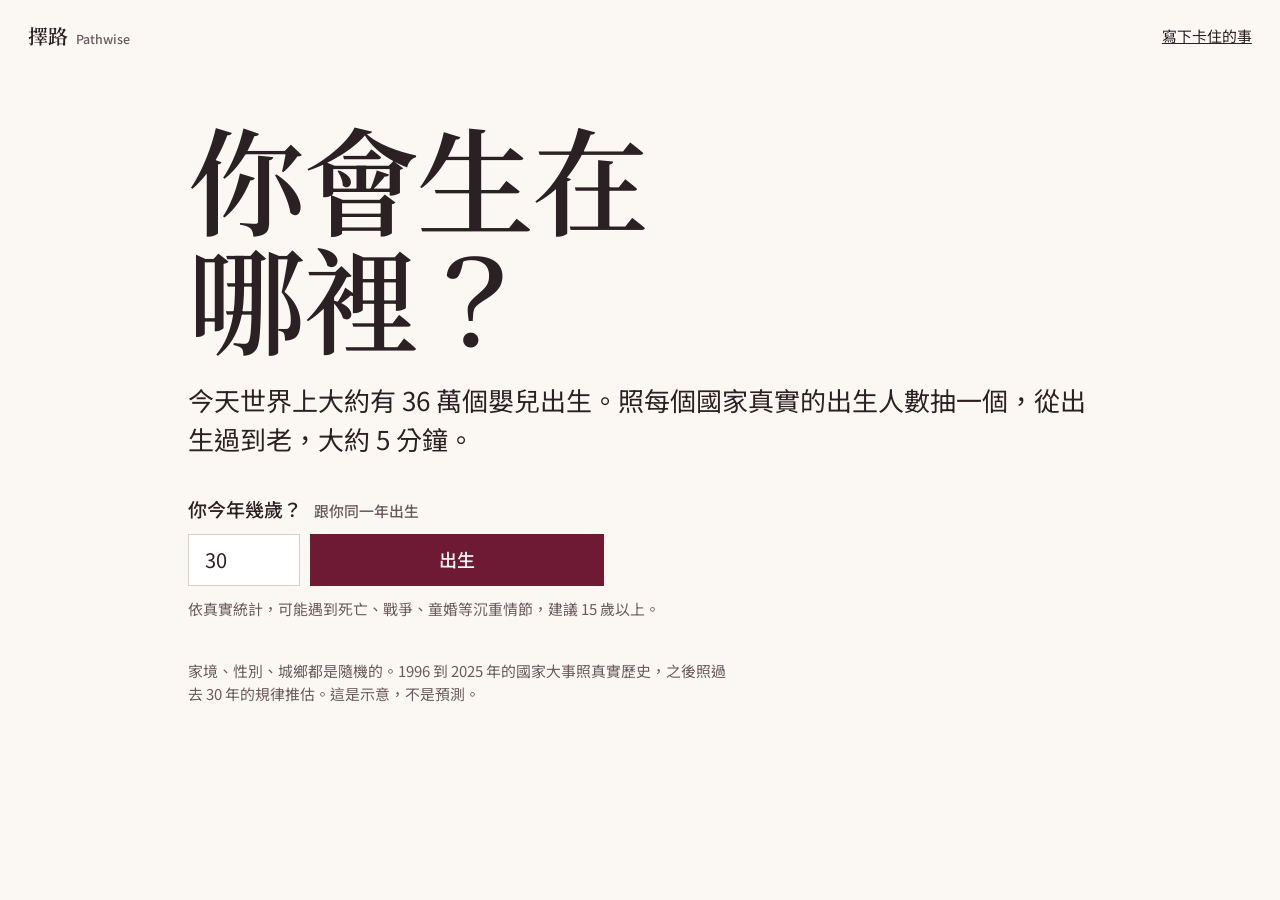
==== play/index.html @ 81a2f07e "再活一次：首頁改成「你會生在哪裡？」，加隨機投胎遊戲 play/（嚴審 1 輪） - 首頁開頭只剩出生按鈕，照真實出生人數抽國家、一年一年過完一生，5～8 個大抉擇 - 結局可以回到某個抉擇改選，同一" ====
<!doctype html>
<html lang="zh-Hant-TW">
<head>
<meta charset="utf-8">
<meta name="robots" content="noindex,nofollow">
<meta name="viewport" content="width=device-width, initial-scale=1">
<title>再活一次｜擇路 Pathwise</title>
<meta name="description" content="照真實的出生人數抽一個國家，從出生過到老。選完之後，還能回到某一年走另一條路。">
<link rel="preconnect" href="https://fonts.googleapis.com">
<link rel="preconnect" href="https://fonts.gstatic.com" crossorigin>
<link href="https://fonts.googleapis.com/css2?family=Noto+Sans+TC:wght@400;500;700&family=Noto+Serif+TC:wght@600;700&display=swap" rel="stylesheet">
<link rel="stylesheet" href="../assets/site.css?v=20261114h">
<link rel="stylesheet" href="play.css?v=20261114h">
</head>
<body class="play-page">
<header class="bar">
  <a class="wordmark" href="../">擇路 <span class="wm-en">Pathwise</span></a>
  <a class="small bar-link" href="../begin.html">寫下卡住的事</a>
</header>

<main id="app" class="wrap">
  <!-- 1. 開始 -->
  <section id="s-start" class="scr">
    <h1 class="display">你會生在<br>哪裡？</h1>
    <p class="lead">今天世界上大約有 36 萬個嬰兒出生。照每個國家真實的出生人數抽一個，從出生過到老，大約 5 分鐘。</p>
    <form id="f-start" class="start-form">
      <label for="age">你今年幾歲？<span class="small muted">跟你同一年出生</span></label>
      <div class="start-row">
        <input id="age" name="age" type="number" inputmode="numeric" min="0" max="90" value="30" required>
        <button class="btn" type="submit">出生</button>
      </div>
    </form>
    <p class="small muted heavy">依真實統計，可能遇到死亡、戰爭、童婚等沉重情節，建議 15 歲以上。</p>
    <p class="small muted note">家境、性別、城鄉都是隨機的。1996 到 2025 年的國家大事照真實歷史，之後照過去 30 年的規律推估。這是示意，不是預測。</p>
  </section>

  <!-- 2. 抽國家、出生登記 -->
  <section id="s-born" class="scr" hidden>
    <p class="roll-label small muted" id="roll-label">抽一個國家⋯</p>
    <p class="roll" id="roll" aria-live="polite"></p>
    <article class="birth" id="birth" hidden>
      <h2 class="birth-h">出生登記</h2>
      <dl class="birth-dl" id="birth-dl"></dl>
      <p class="birth-odds" id="birth-odds"></p>
      <p class="small muted" id="birth-money"></p>
      <div class="btns"><button class="btn" id="b-live">開始這一生</button><button class="btn quiet" id="b-reborn">重新出生</button></div>
      <p class="small"><a class="link" href="sources.html" target="_blank" rel="noopener">資料從哪裡來？</a></p>
    </article>
  </section>

  <!-- 3. 過一生 -->
  <section id="s-life" class="scr" hidden>
    <div class="hud" id="hud">
      <div class="hud-age"><b id="h-age">0</b><span id="h-year"></span></div>
      <div class="hud-who" id="h-who"></div>
      <dl class="hud-stats" id="h-stats"></dl>
      <div class="hud-ctrl">
        <button class="btn quiet" id="b-pause">暫停</button>
        <button class="btn quiet" id="b-speed">速度 1×</button>
        <button class="btn quiet" id="b-skip">跳到下個抉擇</button>
      </div>
    </div>
    <ol class="feed" id="feed" aria-live="polite"></ol>
    <div class="choice" id="choice" hidden></div>
  </section>

  <!-- 4. 結局 -->
  <section id="s-end" class="scr" hidden>
    <p class="small muted" id="e-where"></p>
    <h2 class="head" id="e-h"></h2>
    <p class="small muted disclaim">這是照統計擲骰子跑出的一種可能，不是預測。</p>
    <p class="lead" id="e-none" hidden>這一生太短，沒來得及做選擇。</p>
    <dl class="facts" id="e-facts"></dl>
    <p class="world" id="e-world"></p>
    <div id="e-picks-wrap">
    <h3 class="sub">你做過的選擇</h3>
    <p class="small muted">挑一個，回到那一年走另一條。世界照樣發生同樣的事，只有你的人生從那裡開始不一樣。</p>
    <ol class="picks" id="e-picks"></ol>
    <p class="small muted" id="e-auto"></p>
    </div>
    <div class="btns"><button class="btn quiet" id="b-again">再出生一次</button><a class="btn quiet" href="sources.html" target="_blank" rel="noopener">資料來源</a></div>
    <aside class="bridge" id="e-bridge">
      <h3>遊戲可以重跑，現實不行。</h3>
      <p>現實裡卡住的事，先寫下來想清楚。免費幫你整理成一份初階報告，大約 15 分鐘。</p>
      <a class="btn gold" href="../begin.html">寫下卡住的事</a>
    </aside>
  </section>

  <!-- 5. 另一條路 -->
  <section id="s-branch" class="scr" hidden>
    <p class="small muted" id="br-where"></p>
    <h2 class="head" id="br-h"></h2>
    <p class="br-note">世界發生的事跟原本一樣；但你自己的運氣，像會不會生病、活到幾歲，從那一年起重新擲骰。下面標「含運氣」的兩列，差別多半是運氣，不是選擇造成的。這是照統計擲骰子跑出的一種可能，不是預測。</p>
    <div class="cmp" id="br-cmp"></div>
    <h3 class="sub">從那一年開始，不一樣的事</h3>
    <div class="cmp diff" id="br-diff"></div>
    <div class="btns"><button class="btn" id="b-back">回到結局，試別的選擇</button><button class="btn quiet" id="b-again2">再出生一次</button></div>
    <aside class="bridge">
      <h3>遊戲可以重跑，現實不行。</h3>
      <p>現實裡卡住的事，先寫下來想清楚。免費幫你整理成一份初階報告，大約 15 分鐘。</p>
      <a class="btn gold" href="../begin.html">寫下卡住的事</a>
    </aside>
  </section>

  <p class="err" id="err" hidden>資料載入不了，重新整理一次試試。</p>
</main>

<script src="text.js?v=20261114h"></script>
<script src="engine.js?v=20261114h"></script>
<script src="ui.js?v=20261114h"></script>
</body>
</html>
---- assets/site.css ----
/* 擇路 Pathwise 共用樣式。配色 F2（用戶 2026-11-05 選）：深酒紅、香檳金當主色，奶白、淺膚、可可當輔助。
   中文用 Noto Serif TC（標題）和 Noto Sans TC（內文）。 */
:root {
  --bg: #FBF8F3;
  --surface: #F5EEE8;
  --surface-2: #EFE3DA;
  --ink: #2B2125;
  --muted: #6B5A5F;
  --accent: #6E1A34;
  --accent-ink: #FFFFFF;
  --accent-hover: #561429;
  --gold: #E2C27A;
  --gold-ink: #2B2125;
  --gold-hover: #D6B163;
  --field: #6E1A34;
  --field-2: #561429;
  --field-ink: #FBF8F3;
  --field-muted: #E8CFD5;
  --cocoa: #3A2A2E;
  --line: #DCCDC4;

  --font-display: "Noto Serif TC", "Songti TC", serif;
  --font-text: "Noto Sans TC", "PingFang TC", "Microsoft JhengHei", sans-serif;

  --step-small: clamp(0.875rem, 0.85rem + 0.1vw, 0.9375rem);
  --step-body: clamp(1.0625rem, 1rem + 0.25vw, 1.1875rem);
  --step-lead: clamp(1.25rem, 1.1rem + 0.7vw, 1.625rem);
  --step-head: clamp(2rem, 1.3rem + 3.2vw, 4rem);
  --step-display: clamp(3.4rem, 0.6rem + 8.4vw, 9rem);

  --margin: clamp(1.25rem, 2.2vw, 2rem);
  --gutter: clamp(1rem, 2vw, 2rem);
  --section: clamp(6rem, 12vw, 13rem);
  --axis: 34%;

  --ease-out: cubic-bezier(0.22, 1, 0.36, 1);
  --ease-expo: cubic-bezier(0.16, 1, 0.3, 1);
  --ease-soft: cubic-bezier(0.33, 1, 0.68, 1);
  --t-press: 140ms;
  --t-hover: 180ms;
  --t-ui: 240ms;
  --t-reveal: 800ms;
}

*, *::before, *::after { box-sizing: border-box; }
html { -webkit-text-size-adjust: 100%; text-size-adjust: 100%; }
body { margin: 0; background: var(--bg); color: var(--ink); font-family: var(--font-text); font-size: var(--step-body); line-height: 1.6; -webkit-font-smoothing: antialiased; }
h1, h2, h3, h4, p, figure, blockquote, ul, ol, dl, dd { margin: 0; }
ul[class], ol[class] { padding: 0; list-style: none; }
img, video, svg { display: block; max-width: 100%; }
img { height: auto; background: var(--surface); }
button, input, select, textarea { font: inherit; color: inherit; }
a { color: inherit; }
::selection { background: var(--accent); color: var(--accent-ink); }
:focus-visible { outline: 2px solid var(--accent); outline-offset: 3px; }

h1, h2, h3 { font-family: var(--font-display); font-weight: 600; letter-spacing: -0.02em; text-wrap: balance; }
.display { font-size: var(--step-display); line-height: 1.02; }
.head { font-size: var(--step-head); line-height: 1.15; }
.lead { font-size: var(--step-lead); line-height: 1.5; }
.small { font-size: var(--step-small); line-height: 1.5; }
.muted { color: var(--muted); }
p { max-width: 38em; text-wrap: pretty; }  /* 照實際寬度斷行，避免最後一行只剩一兩個字 */
.nums { font-variant-numeric: tabular-nums; }
.wrap { padding-inline: var(--margin); }
.sr-only { position: absolute; width: 1px; height: 1px; overflow: hidden; clip-path: inset(50%); white-space: nowrap; }

/* 按鈕：一種形狀，方角；淺底用酒紅，酒紅底用香檳金 */
.btn { display: inline-flex; align-items: center; justify-content: center; min-height: 3.25rem; padding: 0 1.6rem; background: var(--accent); color: var(--accent-ink); font-weight: 500; text-decoration: none; border: 0; cursor: pointer; transition: transform var(--t-press) var(--ease-out), background-color var(--t-hover) var(--ease-out); }
.btn:hover { background: var(--accent-hover); }
.btn:active { transform: scale(0.97); }
.btn[disabled] { opacity: 0.45; cursor: not-allowed; }
.btn.quiet { background: var(--surface-2); color: var(--ink); }
.btn.quiet:hover { background: #e6d6cb; }
.btn.gold { background: var(--gold); color: var(--gold-ink); }
.btn.gold:hover { background: var(--gold-hover); }
.link { text-decoration: underline; text-underline-offset: 0.25em; text-decoration-thickness: 1px; transition: color var(--t-hover); }
.link:hover { color: var(--accent); }

/* 頁首：字標、幾個連結、一個動作 */
.bar { display: flex; align-items: center; justify-content: space-between; gap: 1.5rem; padding: 1.25rem var(--margin); }
.wordmark { font-family: var(--font-display); font-size: 1.25rem; font-weight: 600; text-decoration: none; }
.wm-en { font-family: var(--font-text); font-weight: 500; font-size: 0.62em; color: var(--muted); margin-left: 0.25em; }
.bar nav { display: flex; gap: 1.5rem; font-size: var(--step-small); }
.bar nav a { text-decoration: none; }
.bar nav a:hover { text-decoration: underline; text-underline-offset: 0.25em; }


/* 進場動畫：沒有 JS 時內容照樣看得到 */
@media (prefers-reduced-motion: no-preference) {
  .js [data-reveal] { opacity: 0; transform: translateY(24px); transition: opacity 700ms var(--ease-out), transform 700ms var(--ease-out); transition-delay: calc(var(--i, 0) * 80ms); }
  .js [data-reveal].in { opacity: 1; transform: none; }
  .lines .line { display: block; overflow: hidden; padding-bottom: 0.1em; margin-bottom: -0.1em; }
  .lines [data-line] { display: block; }
  .js .lines [data-line] { transform: translateY(105%); animation: rise 900ms var(--ease-expo) forwards; animation-delay: calc(var(--i, 0) * 110ms + 100ms); }
  @keyframes rise { to { transform: none; } }
}
@media (prefers-reduced-motion: reduce) { * { animation: none !important; transition: none !important; } }

/* 表單（app 畫面） */
.field { display: grid; gap: 0.5rem; }
.field label, .field legend { font-weight: 500; }
.field .hint { font-size: var(--step-small); color: var(--muted); }
.field input[type=text], .field input[type=email], .field input[type=url], .field select, .field textarea {
  width: 100%; background: var(--surface); color: var(--ink); border: 1px solid var(--line); padding: 0.8rem 0.9rem; border-radius: 0; min-height: 3rem;
  transition: border-color var(--t-hover), background-color var(--t-hover);
}
.field textarea { min-height: 14rem; line-height: 1.7; resize: vertical; }
.field input:focus, .field select:focus, .field textarea:focus { outline: none; border-color: var(--accent); background: var(--surface-2); }
.field .err { color: #b3261e; font-size: var(--step-small); }
.choices { display: flex; flex-wrap: wrap; gap: 0.5rem; }
.choices label { display: inline-flex; align-items: center; gap: 0.5rem; padding: 0.6rem 0.9rem; background: var(--surface); cursor: pointer; font-weight: 400; transition: background-color var(--t-hover); }
.choices label:hover { background: var(--surface-2); }
.choices input { accent-color: var(--accent); }
.choices label:has(input:checked) { background: var(--accent); color: var(--accent-ink); }
fieldset { border: 0; padding: 0; margin: 0; }
---- play/play.css ----
/* 隨機投胎（play/）。配色、字體照 site.css。 */
.play-page .bar-link { white-space: nowrap; }
#app { max-width: 60rem; margin: 0 auto; padding-bottom: 6rem; }
.scr { padding-top: clamp(1.5rem, 5vh, 4rem); }
.btns { display: flex; flex-wrap: wrap; gap: 0.6rem; margin-top: 1.75rem; }
.sub { font-size: var(--step-lead); margin: 2.5rem 0 0.4rem; }
.err { margin-top: 2rem; color: var(--accent); }

/* 1. 開始 */
#s-start .display { margin-bottom: 1.5rem; }
.start-form { margin-top: 2.25rem; display: grid; gap: 0.6rem; max-width: 26rem; }
.start-form label { font-weight: 500; display: flex; gap: 0.75rem; align-items: baseline; flex-wrap: wrap; }
.start-row { display: flex; gap: 0.6rem; }
.start-row input { width: 7rem; min-height: 3.25rem; padding: 0 1rem; border: 1px solid var(--line); background: #fff; font-size: 1.25rem; font-variant-numeric: tabular-nums; }
.start-row .btn { flex: 1; font-size: 1.125rem; }
#s-start .note { margin-top: 2.5rem; max-width: 34rem; }

/* 2. 抽國家、出生登記 */
.roll { font-family: var(--font-display); font-weight: 700; font-size: clamp(2.4rem, 0.8rem + 6.5vw, 6.5rem); overflow-wrap: anywhere; line-height: 1.05; letter-spacing: -0.03em; min-height: 1.1em; margin-top: 0.25rem; }
.roll.landed { color: var(--accent); }
.birth { margin-top: 2rem; background: var(--surface); padding: clamp(1.25rem, 3vw, 2.25rem); border-top: 4px solid var(--accent); animation: rise var(--t-reveal) var(--ease-expo) both; }
.birth-h { font-size: 1rem; font-family: var(--font-text); font-weight: 700; letter-spacing: 0.2em; color: var(--muted); }
.birth-dl { display: grid; grid-template-columns: repeat(auto-fill, minmax(13rem, 1fr)); gap: 1.1rem 2rem; margin-top: 1.25rem; }
.birth-dl div { border-bottom: 1px solid var(--line); padding-bottom: 0.6rem; }
.birth-dl dt { font-size: var(--step-small); color: var(--muted); }
.birth-dl dd { font-size: 1.2rem; font-weight: 500; }
.birth-odds { margin-top: 1.25rem; font-size: var(--step-lead); font-family: var(--font-display); }
@keyframes rise { from { opacity: 0; transform: translateY(16px); } to { opacity: 1; transform: none; } }

/* 3. 過一生 */
.hud { position: sticky; top: 0; z-index: 3; background: var(--bg); padding: 0.6rem 0 0.7rem; border-bottom: 1px solid var(--line); display: grid; grid-template-columns: auto minmax(0, 1fr) auto; gap: 0.3rem 1.25rem; align-items: center; }
.hud-age { grid-row: span 2; }
.hud-age b { display: block; font-family: var(--font-display); font-size: clamp(2.4rem, 1.6rem + 2.4vw, 3.6rem); line-height: 1; font-variant-numeric: tabular-nums; }
.hud-age span { display: block; font-size: 0.78rem; color: var(--muted); font-variant-numeric: tabular-nums; white-space: nowrap; }
.hud-who { font-size: var(--step-small); color: var(--muted); min-width: 0; }
.hud-who b { color: var(--ink); font-weight: 500; }
.hud-stats { grid-column: 2; display: grid; grid-template-columns: repeat(5, minmax(0, 1fr)); gap: 0.75rem; }
.hud-stats div { min-width: 0; display: grid; grid-template-columns: auto 1fr; column-gap: 0.4rem; align-items: baseline; }
.hud-stats dt { font-size: 0.75rem; color: var(--muted); }
.hud-stats dd { font-size: 0.875rem; font-weight: 500; font-variant-numeric: tabular-nums; white-space: nowrap; overflow: hidden; text-overflow: ellipsis; }
.bar-m { grid-column: 1 / -1; height: 3px; background: var(--surface-2); margin-top: 0.2rem; }
.bar-m i { display: block; height: 100%; background: var(--accent); transition: width var(--t-ui) var(--ease-out); }
.hud-ctrl { grid-column: 3; grid-row: 1 / span 2; display: flex; gap: 0.35rem; flex-wrap: wrap; justify-content: flex-end; max-width: 15rem; }
.hud-ctrl .btn { min-height: 2.25rem; padding: 0 0.8rem; font-size: 0.8125rem; }

.feed { margin-top: 1rem; display: grid; gap: 0.15rem; }
.yr { display: grid; grid-template-columns: 4.5rem 1fr; gap: 1rem; padding: 0.7rem 0; border-bottom: 1px solid var(--surface-2); animation: rise 420ms var(--ease-out) both; }
.yr-a { font-family: var(--font-display); font-weight: 600; font-size: 1.15rem; font-variant-numeric: tabular-nums; }
.yr-a small { display: block; font-family: var(--font-text); font-weight: 400; font-size: 0.78rem; color: var(--muted); }
.yr ul { list-style: none; padding: 0; margin: 0; display: grid; gap: 0.25rem; }
.yr li.news { color: var(--muted); font-size: var(--step-small); }
.yr li.news::before { content: '●'; color: var(--gold-hover); font-size: 0.6em; margin-right: 0.5em; vertical-align: 0.2em; }
.yr li.note { color: var(--muted); font-size: var(--step-small); font-style: italic; }
.yr li.pick { color: var(--accent); font-weight: 500; }
.yr li.end { font-family: var(--font-display); font-size: var(--step-lead); }

.choice { margin-top: 1.5rem; background: var(--field); color: var(--field-ink); padding: clamp(1.25rem, 3vw, 2.25rem); animation: rise 500ms var(--ease-expo) both; scroll-margin-top: 10rem; }
.choice h3 { font-size: var(--step-lead); }
.choice .desc { margin-top: 0.5rem; color: var(--field-muted); }
.choice .stat { margin-top: 0.75rem; font-size: var(--step-small); color: var(--gold); }
.choice .opts { display: grid; gap: 0.5rem; margin-top: 1.25rem; }
.opt { all: unset; box-sizing: border-box; cursor: pointer; display: grid; gap: 0.2rem; padding: 0.9rem 1.1rem; background: var(--field-2); transition: background-color var(--t-hover) var(--ease-out), transform var(--t-press) var(--ease-out); }
.opt:hover { background: #47101f; }
.opt:active { transform: scale(0.99); }
.opt:focus-visible { outline: 2px solid var(--gold); outline-offset: 2px; }
.opt b { font-weight: 700; font-size: 1.1rem; }
.opt span { font-size: var(--step-small); color: var(--field-muted); }

/* 4. 結局 */
#s-end .head, #s-branch .head { margin-top: 0.4rem; }
.facts { display: grid; grid-template-columns: repeat(auto-fill, minmax(11.5rem, 1fr)); gap: 1rem 1.5rem; margin-top: 2rem; }
.facts div { border-top: 2px solid var(--ink); padding-top: 0.5rem; }
.facts dt { font-size: var(--step-small); color: var(--muted); }
.facts dd { font-family: var(--font-display); font-size: 1.45rem; font-weight: 600; font-variant-numeric: tabular-nums; }
.world { margin-top: 1.5rem; color: var(--muted); }
.picks { display: grid; gap: 0.5rem; margin-top: 1rem; }
.pk { background: var(--surface); padding: 1rem 1.1rem; display: grid; grid-template-columns: 4rem 1fr; gap: 0.25rem 1rem; }
.pk-a { font-family: var(--font-display); font-weight: 600; font-size: 1.15rem; grid-row: span 2; }
.pk-q { font-weight: 500; }
.pk-me { color: var(--muted); font-size: var(--step-small); }
.pk-alt { grid-column: 2; display: flex; flex-wrap: wrap; gap: 0.4rem; margin-top: 0.5rem; }
.pk-alt button { all: unset; cursor: pointer; font-size: var(--step-small); padding: 0.45rem 0.8rem; background: var(--accent); color: var(--accent-ink); transition: background-color var(--t-hover); }
.pk-alt button:hover { background: var(--accent-hover); }
.pk-alt button:focus-visible { outline: 2px solid var(--accent); outline-offset: 2px; }
.picks-empty { color: var(--muted); }
.bridge { margin-top: 4rem; background: var(--cocoa); color: var(--field-ink); padding: clamp(1.5rem, 4vw, 3rem); }
.bridge h3 { font-size: var(--step-lead); }
.bridge p { margin: 0.75rem 0 1.5rem; color: var(--field-muted); }

/* 5. 另一條路 */
.cmp { display: grid; grid-template-columns: 1fr 1fr; gap: 0.75rem; margin-top: 1.5rem; }
.cmp > div { background: var(--surface); padding: 1.1rem 1.2rem; }
.cmp > div.alt { background: var(--surface-2); }
.cmp h4 { font-size: var(--step-small); color: var(--muted); font-weight: 500; }
.cmp h4 b { display: block; color: var(--ink); font-family: var(--font-display); font-size: 1.25rem; margin-top: 0.15rem; }
.cmp dl { display: grid; gap: 0.6rem; margin-top: 1rem; }
.cmp dt { font-size: 0.8rem; color: var(--muted); }
.cmp dd { font-weight: 500; }
.cmp dd.up { color: var(--accent); }
.diff ul { list-style: none; padding: 0; margin: 0.6rem 0 0; display: grid; gap: 0.4rem; font-size: var(--step-small); }
.diff li b { font-variant-numeric: tabular-nums; margin-right: 0.4em; }

@media (max-width: 640px) {
  .hud { grid-template-columns: auto minmax(0, 1fr); }
  .hud-age { grid-row: span 2; }
  .hud-stats { grid-column: 2; grid-template-columns: repeat(3, minmax(0, 1fr)); gap: 0.25rem 0.6rem; }
  .hud-ctrl { grid-column: 1 / -1; grid-row: auto; max-width: none; justify-content: stretch; }
  .hud-ctrl .btn { flex: 1; padding: 0 0.4rem; }
  .hud-stats .st-money { grid-column: span 2; }
  .yr { grid-template-columns: 3.4rem 1fr; gap: 0.75rem; }
  .cmp { grid-template-columns: 1fr; }
  .start-row input { width: 5.5rem; }
}
@media (prefers-reduced-motion: reduce) { .yr, .birth, .choice { animation: none; } }
.br-note { margin-top: 1rem; padding: 0.9rem 1.1rem; background: var(--surface); border-left: 3px solid var(--gold-hover); max-width: none; }
.heavy { margin-top: 0.75rem; }
.disclaim { margin-top: 0.5rem; }
#e-none { margin-top: 1rem; }
#e-auto { margin-top: 0.75rem; }
.birth > p.small { margin-top: 0.9rem; }
.cmp dl.luck { margin-top: 1rem; padding-top: 0.9rem; border-top: 1px dashed var(--line); }
.cmp dl.luck dt { color: var(--accent); }
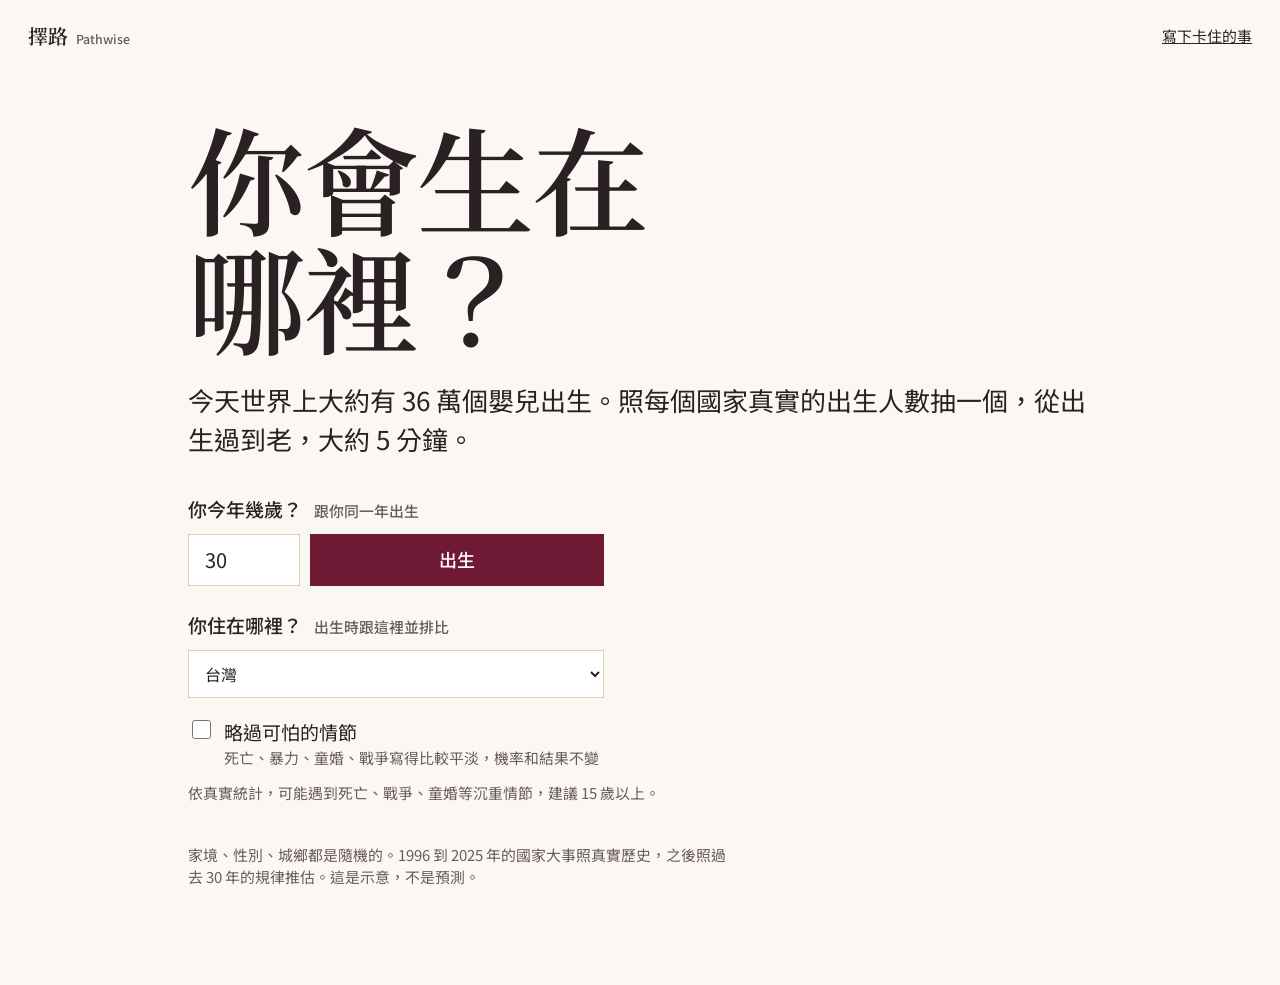
==== commit 083aef50: "feat(play): 角色名字、跟住的國家並排比、分享圖卡、遊戲 vs 真實統計、略過可怕的情節；壽命分布校正 - 名字：play/names.js 依國家或區域取當地常見名字，用另一條亂數，不影響" ====
--- a/play/index.html
+++ b/play/index.html
@@ -9,13 +9,13 @@
 <link rel="preconnect" href="https://fonts.googleapis.com">
 <link rel="preconnect" href="https://fonts.gstatic.com" crossorigin>
 <link href="https://fonts.googleapis.com/css2?family=Noto+Sans+TC:wght@400;500;700&family=Noto+Serif+TC:wght@600;700&display=swap" rel="stylesheet">
-<link rel="stylesheet" href="../assets/site.css?v=20261114h">
-<link rel="stylesheet" href="play.css?v=20261114h">
+<link rel="stylesheet" href="../assets/site.css?v=20261115r">
+<link rel="stylesheet" href="play.css?v=20261115r">
 </head>
 <body class="play-page">
 <header class="bar">
   <a class="wordmark" href="../">擇路 <span class="wm-en">Pathwise</span></a>
-  <a class="small bar-link" href="../begin.html">寫下卡住的事</a>
+  <a class="small bar-link" href="../begin.html?from=play" data-begin>寫下卡住的事</a>
 </header>
 
 <main id="app" class="wrap">
@@ -29,6 +29,9 @@
         <input id="age" name="age" type="number" inputmode="numeric" min="0" max="90" value="30" required>
         <button class="btn" type="submit">出生</button>
       </div>
+      <label for="home" class="opt-l">你住在哪裡？<span class="small muted">出生時跟這裡並排比</span></label>
+      <select id="home" name="home"></select>
+      <label class="chk"><input type="checkbox" id="soft" name="soft"><span>略過可怕的情節<span class="small muted">死亡、暴力、童婚、戰爭寫得比較平淡，機率和結果不變</span></span></label>
     </form>
     <p class="small muted heavy">依真實統計，可能遇到死亡、戰爭、童婚等沉重情節，建議 15 歲以上。</p>
     <p class="small muted note">家境、性別、城鄉都是隨機的。1996 到 2025 年的國家大事照真實歷史，之後照過去 30 年的規律推估。這是示意，不是預測。</p>
@@ -37,10 +40,14 @@
   <!-- 2. 抽國家、出生登記 -->
   <section id="s-born" class="scr" hidden>
     <p class="roll-label small muted" id="roll-label">抽一個國家⋯</p>
-    <p class="roll" id="roll" aria-live="polite"></p>
+    <p class="roll" id="roll"></p>
+    <p class="small muted dv-note" id="dv-note" hidden>網站更新過，這一生跟朋友當時看到的可能不一樣。</p>
+    <button class="btn quiet skiproll" id="b-skiproll" hidden>跳過</button>
     <article class="birth" id="birth" hidden>
+      <p class="small shared-note" id="shared-note" hidden></p>
       <h2 class="birth-h">出生登記</h2>
       <dl class="birth-dl" id="birth-dl"></dl>
+      <div class="birth-cmp" id="birth-cmp"></div>
       <p class="birth-odds" id="birth-odds"></p>
       <p class="small muted" id="birth-money"></p>
       <div class="btns"><button class="btn" id="b-live">開始這一生</button><button class="btn quiet" id="b-reborn">重新出生</button></div>
@@ -60,7 +67,7 @@
         <button class="btn quiet" id="b-skip">跳到下個抉擇</button>
       </div>
     </div>
-    <ol class="feed" id="feed" aria-live="polite"></ol>
+    <ol class="feed" id="feed"></ol>
     <div class="choice" id="choice" hidden></div>
   </section>
 
@@ -78,11 +85,14 @@
     <ol class="picks" id="e-picks"></ol>
     <p class="small muted" id="e-auto"></p>
     </div>
-    <div class="btns"><button class="btn quiet" id="b-again">再出生一次</button><a class="btn quiet" href="sources.html" target="_blank" rel="noopener">資料來源</a></div>
+    <div class="btns"><button class="btn quiet" id="b-again">再出生一次</button><button class="btn quiet" id="b-share">分享這一生</button><button class="btn quiet" id="b-img">存成圖片</button><a class="btn quiet" href="sources.html" target="_blank" rel="noopener">資料來源</a></div>
+    <p class="small muted">分享的連結會帶你填的年紀（看得出出生年），不帶其他資料。</p>
+    <p class="small share-msg" id="share-msg"></p>
+    <input class="share-url" id="share-url" type="text" readonly hidden aria-label="分享的網址">
     <aside class="bridge" id="e-bridge">
       <h3>遊戲可以重跑，現實不行。</h3>
       <p>現實裡卡住的事，先寫下來想清楚。免費幫你整理成一份初階報告，大約 15 分鐘。</p>
-      <a class="btn gold" href="../begin.html">寫下卡住的事</a>
+      <a class="btn gold" href="../begin.html?from=play" data-begin>寫下卡住的事</a>
     </aside>
   </section>
 
@@ -90,7 +100,9 @@
   <section id="s-branch" class="scr" hidden>
     <p class="small muted" id="br-where"></p>
     <h2 class="head" id="br-h"></h2>
-    <p class="br-note">世界發生的事跟原本一樣；但你自己的運氣，像會不會生病、活到幾歲，從那一年起重新擲骰。下面標「含運氣」的兩列，差別多半是運氣，不是選擇造成的。這是照統計擲骰子跑出的一種可能，不是預測。</p>
+    <p class="br-note">世界一樣，人生從這裡分岔；之後的抉擇交給系統。這是示意，不是預測。</p>
+    <section class="luck-box" id="br-luck"></section>
+    <h3 class="sub">其中一次：用你原本的運氣</h3>
     <div class="cmp" id="br-cmp"></div>
     <h3 class="sub">從那一年開始，不一樣的事</h3>
     <div class="cmp diff" id="br-diff"></div>
@@ -98,15 +110,17 @@
     <aside class="bridge">
       <h3>遊戲可以重跑，現實不行。</h3>
       <p>現實裡卡住的事，先寫下來想清楚。免費幫你整理成一份初階報告，大約 15 分鐘。</p>
-      <a class="btn gold" href="../begin.html">寫下卡住的事</a>
+      <a class="btn gold" href="../begin.html?from=play" data-begin>寫下卡住的事</a>
     </aside>
   </section>
 
+  <p class="sr-only" id="sr" aria-live="polite"></p>
   <p class="err" id="err" hidden>資料載入不了，重新整理一次試試。</p>
 </main>
 
-<script src="text.js?v=20261114h"></script>
-<script src="engine.js?v=20261114h"></script>
-<script src="ui.js?v=20261114h"></script>
+<script src="names.js?v=20261115r"></script>
+<script src="text.js?v=20261115r"></script>
+<script src="engine.js?v=20261115r"></script>
+<script src="ui.js?v=20261115r"></script>
 </body>
 </html>
--- a/play/play.css
+++ b/play/play.css
@@ -1,3 +1,5 @@
+/* hidden 一律藏起來（.btn、.share-url 有自己的 display，會蓋掉瀏覽器預設的 hidden） */
+[hidden] { display: none !important; }
 /* 隨機投胎（play/）。配色、字體照 site.css。 */
 .play-page .bar-link { white-space: nowrap; }
 #app { max-width: 60rem; margin: 0 auto; padding-bottom: 6rem; }
@@ -120,3 +122,77 @@
 .birth > p.small { margin-top: 0.9rem; }
 .cmp dl.luck { margin-top: 1rem; padding-top: 0.9rem; border-top: 1px dashed var(--line); }
 .cmp dl.luck dt { color: var(--accent); }
+.skiproll { margin-top: 1rem; }
+.dv-note { margin-top: 0.5rem; }
+.share-msg { margin-top: 0.75rem; }
+.luck-box { margin-top: 1.5rem; background: var(--field); color: var(--field-ink); padding: clamp(1.1rem, 3vw, 1.75rem); }
+.luck-box h3 { font-size: var(--step-lead); }
+.luck-box ul { list-style: none; padding: 0; margin: 0.9rem 0 0; display: grid; gap: 0.45rem; }
+.luck-box li b { color: var(--gold); font-variant-numeric: tabular-nums; }
+.luck-box p { margin-top: 0.9rem; color: var(--field-muted); }
+.luck-note { margin-top: 0.6rem; color: var(--field-muted); font-size: var(--step-small); }
+.luck-main { margin-top: 0.9rem; font-family: var(--font-display); font-size: var(--step-lead); }
+.luck-box small { font-size: 0.8em; color: var(--field-muted); font-weight: 400; }
+.luck-box ul.luck-money { margin-top: 0.9rem; padding-top: 0.75rem; border-top: 1px solid rgba(255,255,255,0.18); font-size: var(--step-small); color: var(--field-muted); }
+.luck-box .luck-warn { color: var(--gold); }
+.luck-cta { margin-top: 1rem; }
+.luck-cta .link { color: var(--field-ink); }
+.shared-note { margin-bottom: 0.75rem; color: var(--accent); font-weight: 500; }
+.share-url { display: block; width: 100%; max-width: 32rem; margin-top: 0.5rem; padding: 0.6rem 0.75rem; border: 1px solid var(--line); background: #fff; font-size: var(--step-small); }
+.cmp h4 small { display: block; font-size: 0.75rem; font-weight: 400; color: var(--muted); }
+.luck-table { width: 100%; border-collapse: collapse; margin-top: 1rem; font-size: var(--step-small); }
+.luck-table th, .luck-table td { text-align: left; vertical-align: top; padding: 0.55rem 0.5rem; border-top: 1px solid rgba(255,255,255,0.18); }
+.luck-table thead th { color: var(--field-muted); font-weight: 500; border-top: 0; }
+.luck-table tbody th { font-weight: 500; color: var(--field-ink); }
+.luck-table td small { display: block; color: var(--field-muted); font-size: 0.85em; }
+.luck-table td.chg { color: var(--gold); font-weight: 700; white-space: nowrap; }
+.luck-table td.lk { color: var(--field-muted); white-space: nowrap; }
+@media (max-width: 640px) {
+  .luck-table thead { display: none; }
+  .luck-table tr { display: grid; grid-template-columns: 1fr 1fr; gap: 0.2rem 0.75rem; padding: 0.6rem 0; border-top: 1px solid rgba(255,255,255,0.18); }
+  .luck-table th, .luck-table td { border: 0; padding: 0; }
+  .luck-table tbody th { grid-column: 1 / -1; }
+  .luck-table td.chg, .luck-table td.lk { grid-column: 1 / -1; }
+  .luck-table td:nth-of-type(1)::before { content: '原本：'; color: var(--field-muted); }
+  .luck-table td:nth-of-type(2)::before { content: '改選：'; color: var(--field-muted); }
+}
+/* 50 次的小卡（2026-11-15：文字收進「怎麼算的」，用橫條比） */
+.lk-legend { display: flex; flex-wrap: wrap; gap: 0.4rem 1rem; margin-top: 0.75rem; font-size: var(--step-small); color: var(--field-muted); }
+.lk-legend span::before { content: ''; display: inline-block; width: 0.8em; height: 0.8em; margin-right: 0.35em; vertical-align: -0.05em; }
+.lk-legend .a::before { background: var(--field-muted); }
+.lk-legend .b::before { background: var(--gold); }
+.lk-grid { display: grid; grid-template-columns: repeat(auto-fill, minmax(17rem, 1fr)); gap: 0.6rem; margin-top: 1rem; }
+.lk-card { background: rgba(0,0,0,0.18); padding: 0.75rem 0.85rem; display: grid; gap: 0.35rem; }
+.lk-h { display: flex; justify-content: space-between; align-items: baseline; gap: 0.5rem; font-size: var(--step-small); font-weight: 500; }
+.lk-h em { font-style: normal; font-size: 0.75rem; padding: 0.1rem 0.5rem; border: 1px solid rgba(255,255,255,0.35); color: var(--field-muted); white-space: nowrap; }
+.lk-card.chg .lk-h em { background: var(--gold); border-color: var(--gold); color: var(--gold-ink); font-weight: 700; }
+.lk-card.same .lk-h em, .lk-card.noret .lk-h em { border-color: transparent; }
+.lk-bar { display: grid; grid-template-columns: 2.4rem 1fr auto; align-items: center; gap: 0.5rem; font-size: 0.8125rem; }
+.lk-lab { color: var(--field-muted); }
+.lk-track { height: 0.55rem; background: rgba(255,255,255,0.1); }
+.lk-track i { display: block; height: 100%; }
+.lk-bar.a .lk-track i { background: var(--field-muted); }
+.lk-bar.b .lk-track i { background: var(--gold); }
+.lk-val { font-variant-numeric: tabular-nums; white-space: nowrap; max-width: 11rem; overflow: hidden; text-overflow: ellipsis; }
+.lk-more { margin-top: 0.75rem; font-size: 0.8125rem; color: var(--field-muted); }
+.lk-more summary { cursor: pointer; }
+.lk-more .luck-note { margin-top: 0.5rem; font-size: 0.8125rem; }
+.lk-bar.nobar { grid-template-columns: 2.4rem 1fr; }
+.lk-bar.nobar .lk-val { white-space: normal; max-width: none; }
+.lk-card.mixed .lk-h em { border-color: var(--gold); color: var(--gold); }
+
+/* 開始頁：住的國家、略過可怕的情節（2026-11-15） */
+.start-form .opt-l { margin-top: 0.9rem; }
+.start-form select { min-height: 3rem; padding: 0 0.75rem; border: 1px solid var(--line); background: #fff; font: inherit; font-size: 1rem; max-width: 100%; }
+.start-form .chk { margin-top: 0.6rem; font-weight: 400; align-items: flex-start; flex-wrap: nowrap; gap: 0.6rem; cursor: pointer; }
+.start-form .chk input { width: 1.2rem; height: 1.2rem; margin-top: 0.2rem; flex: none; accent-color: var(--accent); }
+.start-form .chk .small { display: block; }
+/* 出生卡：跟住的國家並排比 */
+.birth-cmp { margin-top: 1.4rem; overflow-x: auto; }
+.cmp-t { width: 100%; border-collapse: collapse; font-variant-numeric: tabular-nums; }
+.cmp-t th, .cmp-t td { text-align: left; padding: 0.55rem 0.75rem 0.55rem 0; border-bottom: 1px solid var(--line); vertical-align: bottom; }
+.cmp-t thead th { font-weight: 700; }
+.cmp-t thead small { display: block; font-weight: 400; color: var(--muted); font-size: var(--step-small); }
+.cmp-t tbody th { font-weight: 400; color: var(--muted); font-size: var(--step-small); width: 44%; }
+.cmp-t td { font-weight: 500; }
+@media (max-width: 560px) { .cmp-t tbody th { width: 46%; } .cmp-t th, .cmp-t td { padding-right: 0.5rem; } }
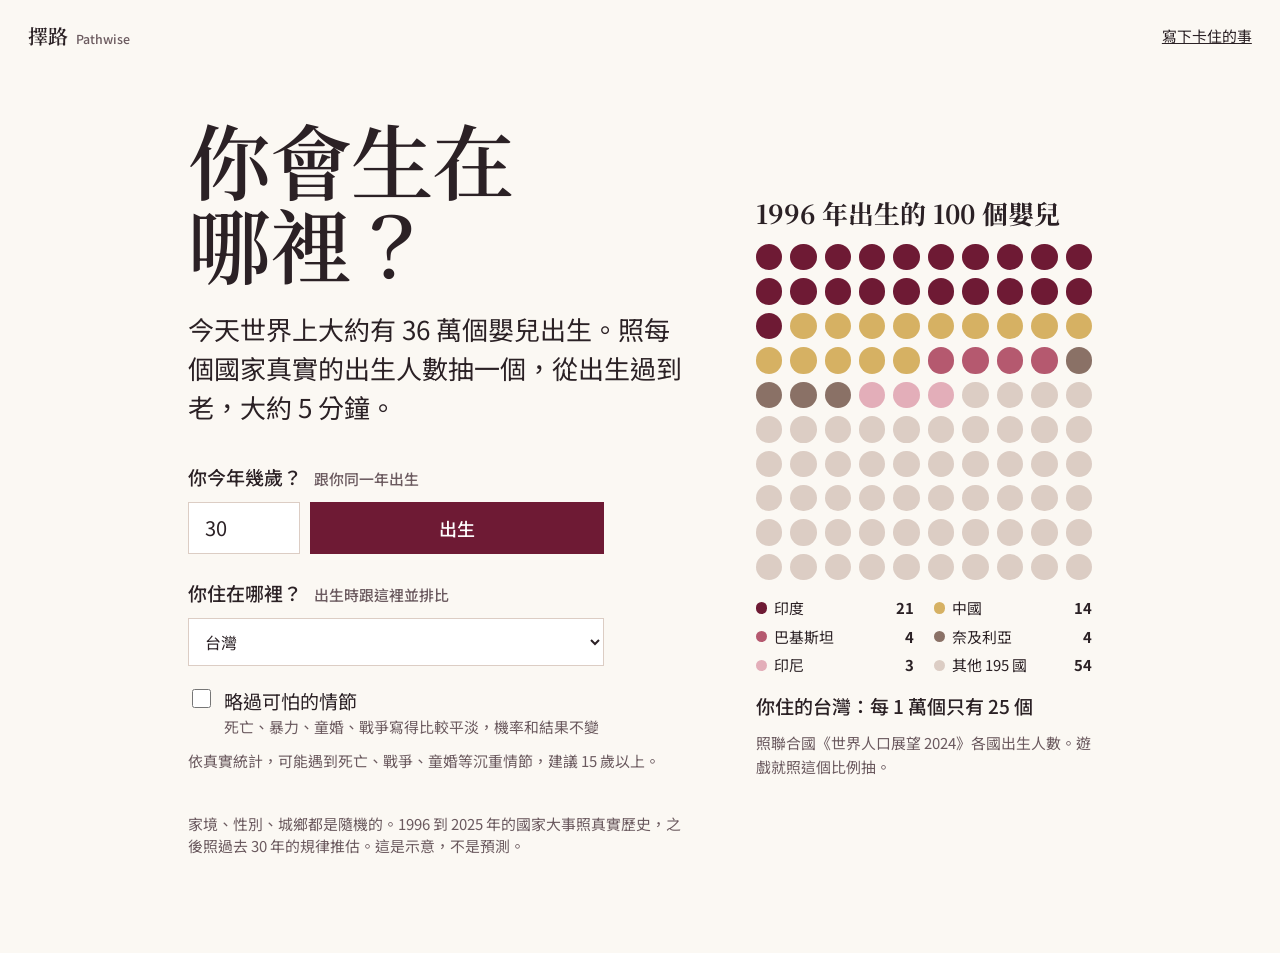
==== commit aa0ad98c: "再活一次：地震只算淺層、首頁置中加「100 個嬰兒」點陣圖（嚴審 1 輪） - 地震資料只算震源 70 公里內（巴西 6.5 級 0.30→0 等）；資料包 20261115e - 地震句改「{國家}" ====
--- a/play/index.html
+++ b/play/index.html
@@ -9,8 +9,8 @@
 <link rel="preconnect" href="https://fonts.googleapis.com">
 <link rel="preconnect" href="https://fonts.gstatic.com" crossorigin>
 <link href="https://fonts.googleapis.com/css2?family=Noto+Sans+TC:wght@400;500;700&family=Noto+Serif+TC:wght@600;700&display=swap" rel="stylesheet">
-<link rel="stylesheet" href="../assets/site.css?v=20261115r">
-<link rel="stylesheet" href="play.css?v=20261115r">
+<link rel="stylesheet" href="../assets/site.css?v=20261115a">
+<link rel="stylesheet" href="play.css?v=20261115s">
 </head>
 <body class="play-page">
 <header class="bar">
@@ -20,7 +20,8 @@
 
 <main id="app" class="wrap">
   <!-- 1. 開始 -->
-  <section id="s-start" class="scr">
+  <section id="s-start" class="scr has-babies">
+    <div class="start-main">
     <h1 class="display">你會生在<br>哪裡？</h1>
     <p class="lead">今天世界上大約有 36 萬個嬰兒出生。照每個國家真實的出生人數抽一個，從出生過到老，大約 5 分鐘。</p>
     <form id="f-start" class="start-form">
@@ -35,6 +36,8 @@
     </form>
     <p class="small muted heavy">依真實統計，可能遇到死亡、戰爭、童婚等沉重情節，建議 15 歲以上。</p>
     <p class="small muted note">家境、性別、城鄉都是隨機的。1996 到 2025 年的國家大事照真實歷史，之後照過去 30 年的規律推估。這是示意，不是預測。</p>
+    </div>
+    <figure class="babies" data-babies data-src="data/index.json" data-age="age" data-home="home"></figure>
   </section>
 
   <!-- 2. 抽國家、出生登記 -->
@@ -118,9 +121,10 @@
   <p class="err" id="err" hidden>資料載入不了，重新整理一次試試。</p>
 </main>
 
-<script src="names.js?v=20261115r"></script>
-<script src="text.js?v=20261115r"></script>
-<script src="engine.js?v=20261115r"></script>
-<script src="ui.js?v=20261115r"></script>
+<script src="names.js?v=20261115s"></script>
+<script src="text.js?v=20261115s"></script>
+<script src="engine.js?v=20261115s"></script>
+<script src="ui.js?v=20261115s"></script>
+<script src="../assets/babies.js?v=20261115a"></script>
 </body>
 </html>
--- a/assets/site.css
+++ b/assets/site.css
@@ -114,3 +114,22 @@
 .choices input { accent-color: var(--accent); }
 .choices label:has(input:checked) { background: var(--accent); color: var(--accent-ink); }
 fieldset { border: 0; padding: 0; margin: 0; }
+
+/* 「跟你同一年出生的 100 個嬰兒」點陣圖（首頁、再活一次開始頁；2026-11-15） */
+.babies { margin: 0; max-width: 22rem; opacity: 0; transition: opacity 0.4s var(--ease-out, ease); }
+.babies.on { opacity: 1; }
+.bb-h { font-family: var(--font-display); font-weight: 700; font-size: var(--step-lead); line-height: 1.3; margin-bottom: 0.9rem; }
+.bb-grid { display: grid; grid-template-columns: repeat(10, 1fr); gap: clamp(0.3rem, 0.8vw, 0.5rem); }
+.bb-grid i { aspect-ratio: 1; border-radius: 50%; background: var(--c); transition: background-color 0.35s ease; }
+.bb-legend { list-style: none; padding: 0; margin: 1rem 0 0; display: grid; grid-template-columns: 1fr 1fr; gap: 0.3rem 1.25rem; font-size: var(--step-small); }
+.bb-legend li { display: flex; align-items: center; gap: 0.45rem; }
+.bb-legend li i { width: 0.7rem; height: 0.7rem; border-radius: 50%; background: var(--c); flex: none; }
+.bb-legend b { margin-left: auto; font-weight: 700; font-variant-numeric: tabular-nums; }
+.bb-home { margin-top: 0.85rem; font-weight: 500; }
+.bb-note { margin-top: 0.6rem; font-size: var(--step-small); color: var(--muted); }
+@media (prefers-reduced-motion: reduce) { .babies, .bb-grid i { transition: none; } }
+.has-babies .babies { margin-top: 2.5rem; }
+@media (min-width: 960px) {
+  .has-babies { display: grid; grid-template-columns: minmax(0, 1fr) minmax(16rem, 21rem); column-gap: clamp(2.5rem, 5vw, 5rem); align-items: center; }
+  .has-babies .babies { margin-top: 0; }
+}
--- a/play/play.css
+++ b/play/play.css
@@ -196,3 +196,6 @@
 .cmp-t tbody th { font-weight: 400; color: var(--muted); font-size: var(--step-small); width: 44%; }
 .cmp-t td { font-weight: 500; }
 @media (max-width: 560px) { .cmp-t tbody th { width: 46%; } .cmp-t th, .cmp-t td { padding-right: 0.5rem; } }
+
+/* 開始頁右邊有「100 個嬰兒」時，大標題縮一點，才不會擠成三行（2026-11-15） */
+@media (min-width: 960px) { #s-start.has-babies .display { font-size: clamp(3.4rem, 1rem + 5.2vw, 6.6rem); } }
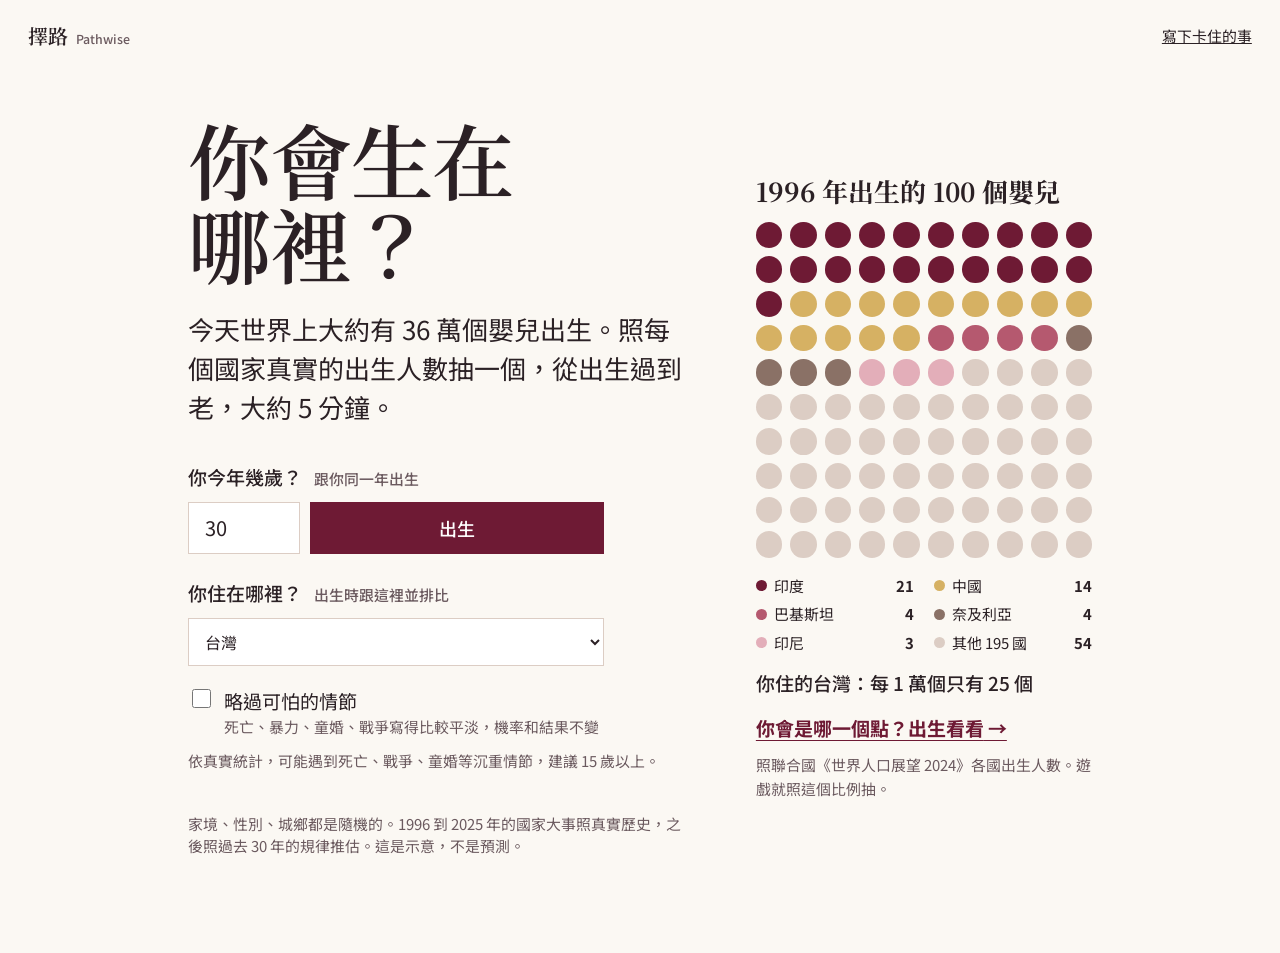
==== commit fc41737e: "再活一次：地震中深 7 級以上算回來、點陣圖加「你會是哪一個點？」、說明文字照實 - 地震：震源 70 公里內全算，70～300 公里只算 7 級以上（阿富汗 0.12→0.21、羅馬尼亞 0→0.0" ====
--- a/play/index.html
+++ b/play/index.html
@@ -9,7 +9,7 @@
 <link rel="preconnect" href="https://fonts.googleapis.com">
 <link rel="preconnect" href="https://fonts.gstatic.com" crossorigin>
 <link href="https://fonts.googleapis.com/css2?family=Noto+Sans+TC:wght@400;500;700&family=Noto+Serif+TC:wght@600;700&display=swap" rel="stylesheet">
-<link rel="stylesheet" href="../assets/site.css?v=20261115a">
+<link rel="stylesheet" href="../assets/site.css?v=20261115b">
 <link rel="stylesheet" href="play.css?v=20261115s">
 </head>
 <body class="play-page">
@@ -89,7 +89,7 @@
     <p class="small muted" id="e-auto"></p>
     </div>
     <div class="btns"><button class="btn quiet" id="b-again">再出生一次</button><button class="btn quiet" id="b-share">分享這一生</button><button class="btn quiet" id="b-img">存成圖片</button><a class="btn quiet" href="sources.html" target="_blank" rel="noopener">資料來源</a></div>
-    <p class="small muted">分享的連結會帶你填的年紀（看得出出生年），不帶其他資料。</p>
+    <p class="small muted">分享的連結和存的圖片都看得出你的出生年，不帶你填的其他資料（例如住在哪裡）。</p>
     <p class="small share-msg" id="share-msg"></p>
     <input class="share-url" id="share-url" type="text" readonly hidden aria-label="分享的網址">
     <aside class="bridge" id="e-bridge">
@@ -125,6 +125,6 @@
 <script src="text.js?v=20261115s"></script>
 <script src="engine.js?v=20261115s"></script>
 <script src="ui.js?v=20261115s"></script>
-<script src="../assets/babies.js?v=20261115a"></script>
+<script src="../assets/babies.js?v=20261115b"></script>
 </body>
 </html>
--- a/assets/site.css
+++ b/assets/site.css
@@ -126,6 +126,9 @@
 .bb-legend li i { width: 0.7rem; height: 0.7rem; border-radius: 50%; background: var(--c); flex: none; }
 .bb-legend b { margin-left: auto; font-weight: 700; font-variant-numeric: tabular-nums; }
 .bb-home { margin-top: 0.85rem; font-weight: 500; }
+.bb-go { margin-top: 0.9rem; padding: 0; border: 0; background: none; font: inherit; font-weight: 700; color: var(--accent); cursor: pointer; text-decoration: underline; text-underline-offset: 0.2em; }
+.bb-go::after { content: " →"; }
+.bb-go:hover { color: var(--accent-hover); }
 .bb-note { margin-top: 0.6rem; font-size: var(--step-small); color: var(--muted); }
 @media (prefers-reduced-motion: reduce) { .babies, .bb-grid i { transition: none; } }
 .has-babies .babies { margin-top: 2.5rem; }
